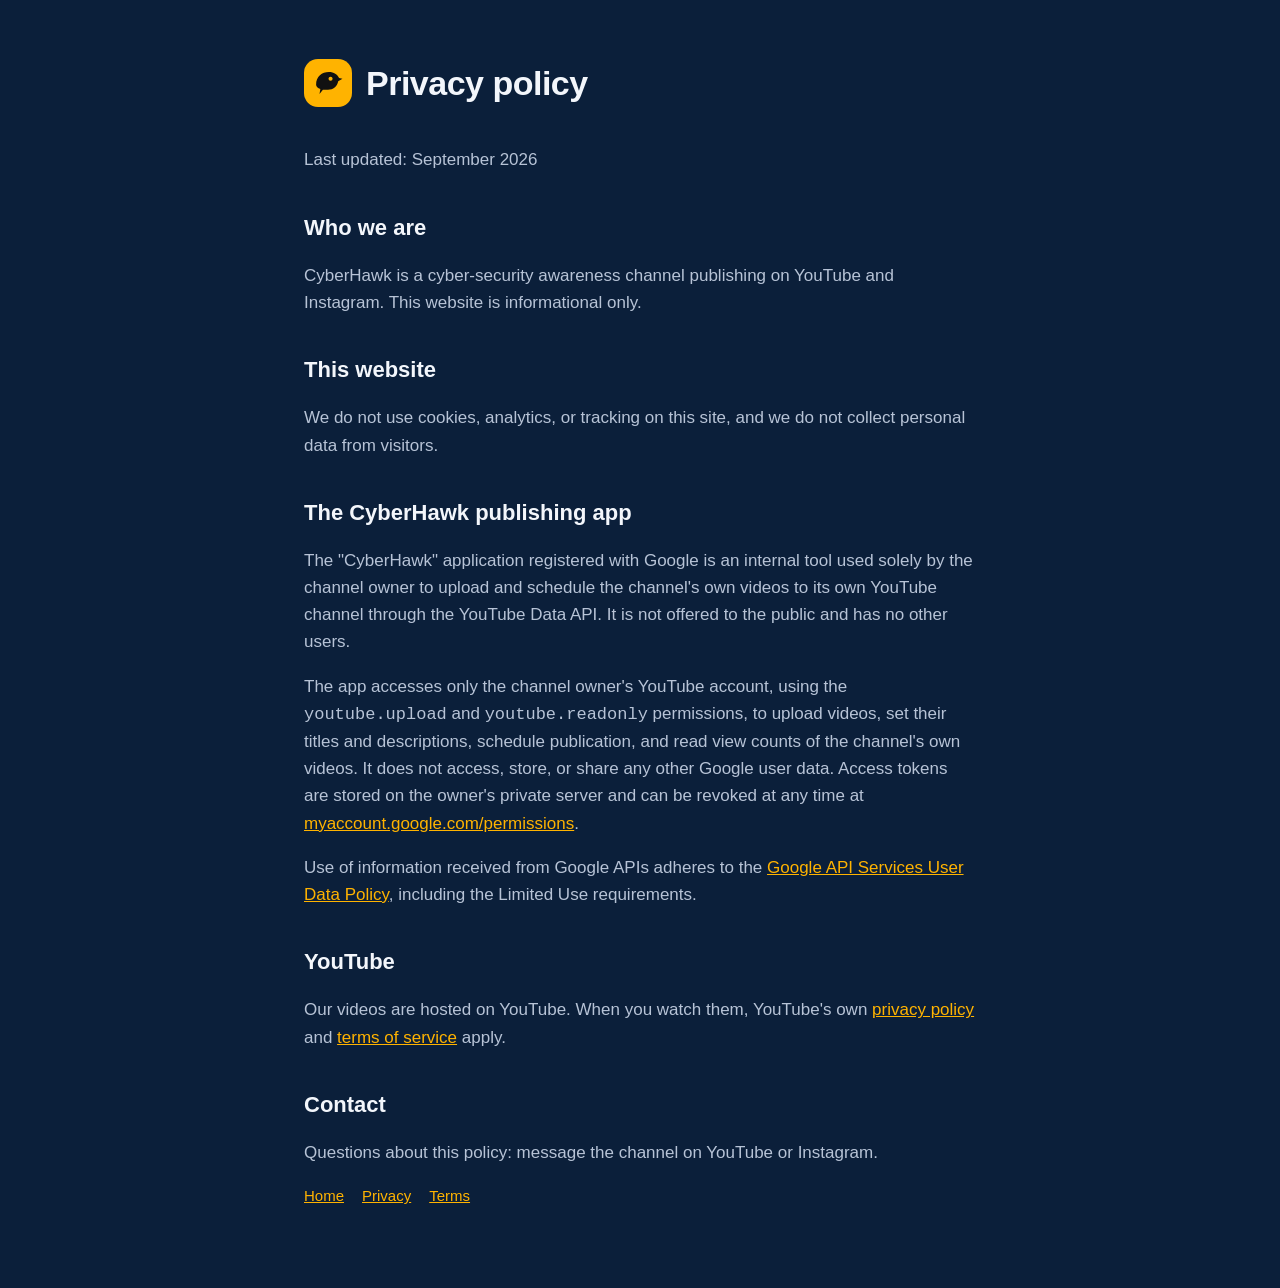
==== privacy.html @ 8719b550 "CyberHawk site: home, privacy policy, terms (for Google OAuth consent screen + link-in-bio) Co-Autho" ====
<!doctype html><html lang="en"><head><meta charset="utf-8"><meta name="viewport" content="width=device-width,initial-scale=1"><title>Privacy policy — CyberHawk</title><link rel="stylesheet" href="style.css"></head><body><main>
<header><div class="mark"><svg width="34" height="34" viewBox="0 0 40 40"><path d="M6 22 C6 12 13 7 21 7 C27 7 31 10 33 14 L37 15 L32 18 C31 24 26 28 20 28 L14 28 L10 33 L11 27 C8 26 6 24 6 22 Z" fill="#111"/><circle cx="23" cy="15" r="2.4" fill="#FFB300"/></svg></div><h1>Privacy policy</h1></header>
<p>Last updated: September 2026</p>
<h2>Who we are</h2><p>CyberHawk is a cyber-security awareness channel publishing on YouTube and Instagram. This website is informational only.</p>
<h2>This website</h2><p>We do not use cookies, analytics, or tracking on this site, and we do not collect personal data from visitors.</p>
<h2>The CyberHawk publishing app</h2><p>The "CyberHawk" application registered with Google is an internal tool used solely by the channel owner to upload and schedule the channel's own videos to its own YouTube channel through the YouTube Data API. It is not offered to the public and has no other users.</p>
<p>The app accesses only the channel owner's YouTube account, using the <code>youtube.upload</code> and <code>youtube.readonly</code> permissions, to upload videos, set their titles and descriptions, schedule publication, and read view counts of the channel's own videos. It does not access, store, or share any other Google user data. Access tokens are stored on the owner's private server and can be revoked at any time at <a href="https://myaccount.google.com/permissions">myaccount.google.com/permissions</a>.</p>
<p>Use of information received from Google APIs adheres to the <a href="https://developers.google.com/terms/api-services-user-data-policy">Google API Services User Data Policy</a>, including the Limited Use requirements.</p>
<h2>YouTube</h2><p>Our videos are hosted on YouTube. When you watch them, YouTube's own <a href="https://policies.google.com/privacy">privacy policy</a> and <a href="https://www.youtube.com/t/terms">terms of service</a> apply.</p>
<h2>Contact</h2><p>Questions about this policy: message the channel on YouTube or Instagram.</p>
<nav><a href="index.html">Home</a><a href="privacy.html">Privacy</a><a href="terms.html">Terms</a></nav></main></body></html>
---- style.css ----
:root{--bg:#0B1F3A;--fg:#F3F6FB;--muted:#B7C3D6;--accent:#FFB300}
*{box-sizing:border-box}body{margin:0;font-family:Inter,"Segoe UI",Roboto,Helvetica,Arial,sans-serif;background:var(--bg);color:var(--fg);line-height:1.6}
main{max-width:720px;margin:0 auto;padding:56px 24px 80px}
header{display:flex;align-items:center;gap:14px;margin-bottom:36px}
.mark{width:48px;height:48px;border-radius:14px;background:var(--accent);display:grid;place-items:center}
h1{font-size:34px;margin:0;letter-spacing:-.5px}h2{font-size:22px;margin:36px 0 10px}
p,li{color:var(--muted);font-size:17px}a{color:var(--accent)}
nav a{margin-right:18px;font-size:15px}
.btn{display:inline-block;margin:8px 12px 0 0;padding:12px 18px;border-radius:12px;background:var(--accent);color:#111;font-weight:600;text-decoration:none}
footer{margin-top:60px;font-size:14px;color:var(--muted)}
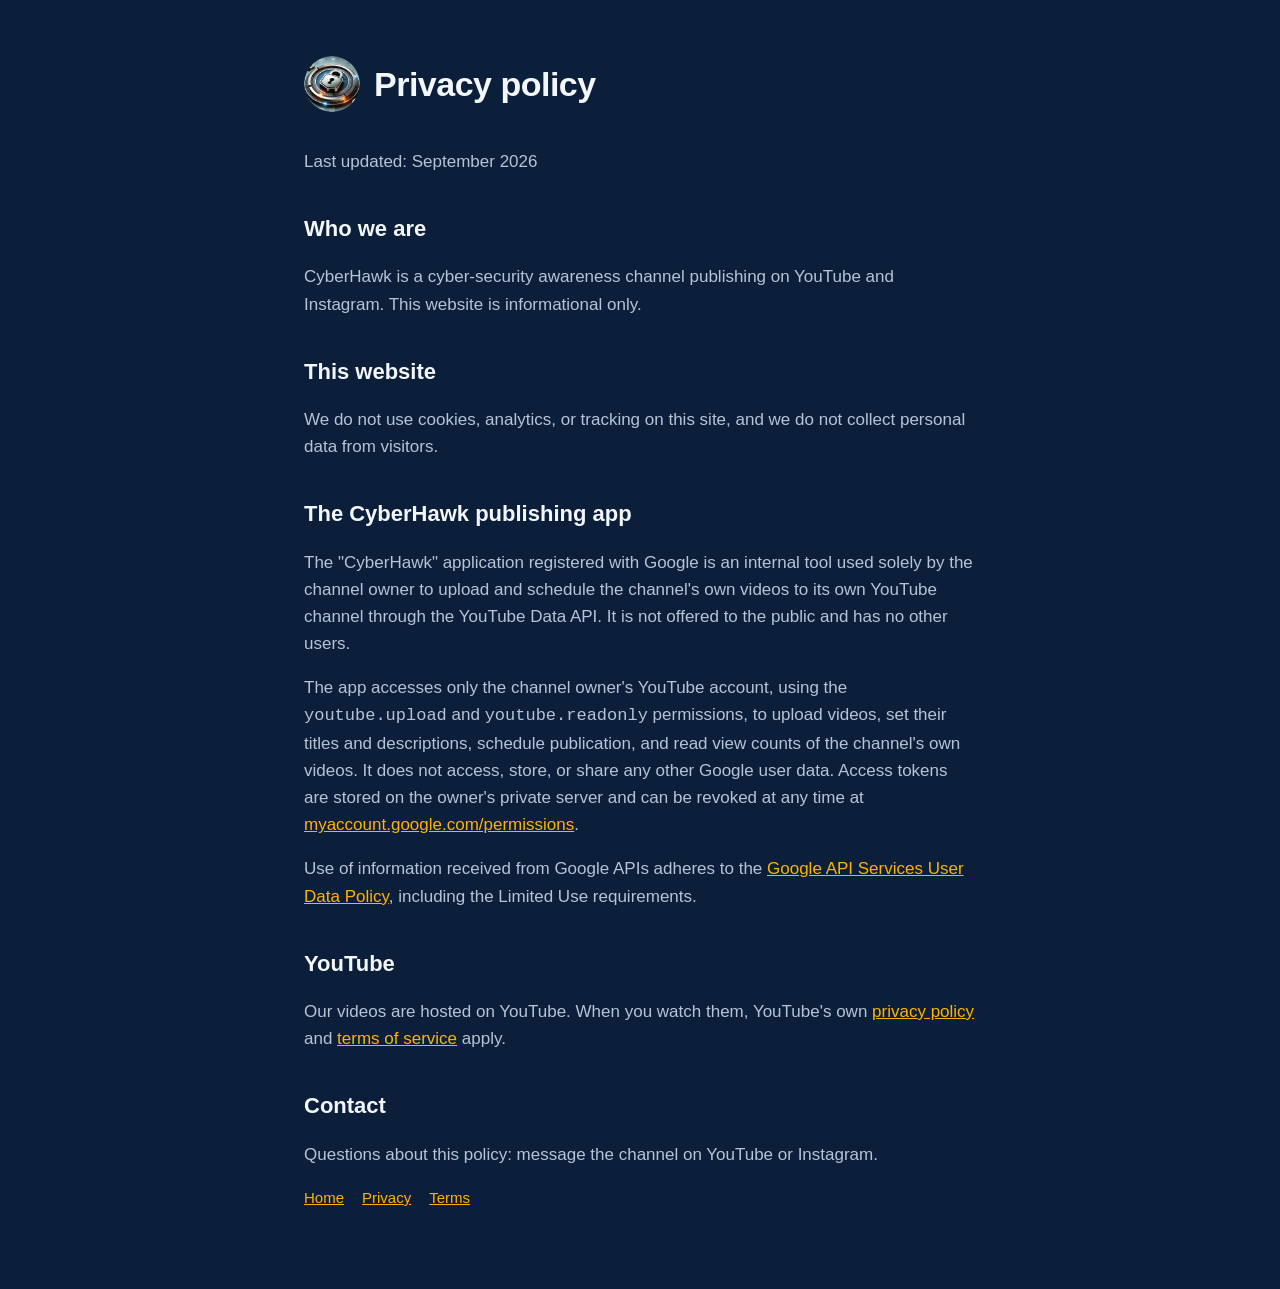
==== commit 69ca0b35: "Use the channel logo" ====
--- a/privacy.html
+++ b/privacy.html
@@ -1,5 +1,5 @@
-<!doctype html><html lang="en"><head><meta charset="utf-8"><meta name="viewport" content="width=device-width,initial-scale=1"><title>Privacy policy — CyberHawk</title><link rel="stylesheet" href="style.css"></head><body><main>
-<header><div class="mark"><svg width="34" height="34" viewBox="0 0 40 40"><path d="M6 22 C6 12 13 7 21 7 C27 7 31 10 33 14 L37 15 L32 18 C31 24 26 28 20 28 L14 28 L10 33 L11 27 C8 26 6 24 6 22 Z" fill="#111"/><circle cx="23" cy="15" r="2.4" fill="#FFB300"/></svg></div><h1>Privacy policy</h1></header>
+<!doctype html><html lang="en"><head><meta charset="utf-8"><meta name="viewport" content="width=device-width,initial-scale=1"><title>Privacy policy — CyberHawk</title><link rel="icon" href="favicon.png"><link rel="stylesheet" href="style.css"></head><body><main>
+<header><img src="logo.png" alt="CyberHawk" width="56" height="56" style="border-radius:50%"><h1>Privacy policy</h1></header>
 <p>Last updated: September 2026</p>
 <h2>Who we are</h2><p>CyberHawk is a cyber-security awareness channel publishing on YouTube and Instagram. This website is informational only.</p>
 <h2>This website</h2><p>We do not use cookies, analytics, or tracking on this site, and we do not collect personal data from visitors.</p>
